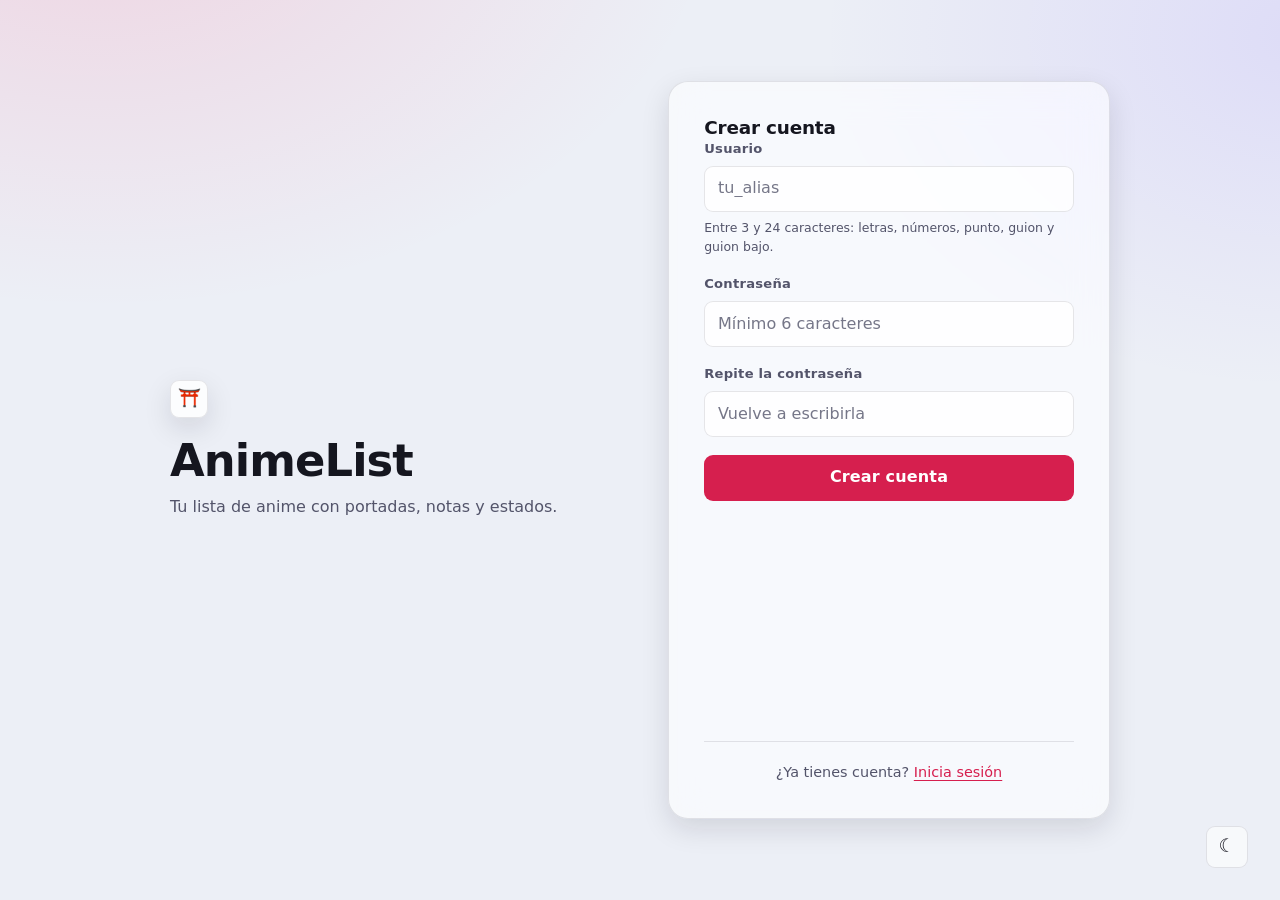
==== Frontend/index.html @ 5d44baa4 "AnimeList: gestor de lista de animes con Flask y frontend sin build Aplicacion web para llevar una l" ====
<!DOCTYPE html>
<html lang="es" data-theme="dark">
<head>
    <meta charset="UTF-8">
    <meta name="viewport" content="width=device-width, initial-scale=1.0">
    <meta name="description" content="Crea tu cuenta en AnimeList y Guarda tu lista de anime con portadas, notas y estados.">
    <meta name="theme-color" content="#0b0b12">
    <title>AnimeList · Crear cuenta</title>
    <link rel="icon" href="favicon.svg" type="image/svg+xml">
  <link rel="stylesheet" href="style.css">
    <script>
        // Se aplica el tema antes de pintar para evitar el parpadeo inicial.
        try {
            var saved = JSON.parse(localStorage.getItem('animelist_settings') || '{}').theme;
            document.documentElement.dataset.theme = saved ||
                (matchMedia('(prefers-color-scheme: light)').matches ? 'light' : 'dark');
        } catch (e) { /* tema por defecto */ }
    </script>
</head>
<body class="auth-page">
    <a href="#contenido" class="skip-link">Saltar al contenido principal</a>

    <main id="contenido" class="auth">
        <header class="auth__brand">
            <span class="brand__mark" aria-hidden="true">⛩️</span>
            <h1 class="auth__title">AnimeList</h1>
            <p class="auth__tagline">Tu lista de anime con portadas, notas y estados.</p>
        </header>

        <section class="panel auth__card">
            <h2 class="panel__title">Crear cuenta</h2>

            <form id="form-registro" class="form-stack" novalidate>
                <div class="field">
                    <label for="usuario">Usuario</label>
                    <input id="usuario" name="username" type="text" autocomplete="username"
                           minlength="3" maxlength="24" spellcheck="false"
                           placeholder="tu_alias" required>
                    <p class="field__hint">Entre 3 y 24 caracteres: letras, números, punto, guion y guion bajo.</p>
                </div>

                <div class="field">
                    <label for="password">Contraseña</label>
                    <input id="password" name="password" type="password" autocomplete="new-password"
                           minlength="6" placeholder="Mínimo 6 caracteres" required>
                </div>

                <div class="field">
                    <label for="password2">Repite la contraseña</label>
                    <input id="password2" name="password2" type="password" autocomplete="new-password"
                           minlength="6" placeholder="Vuelve a escribirla" required>
                </div>

                <button class="btn btn--primary btn--block" type="submit">Crear cuenta</button>
                <p class="form-status" id="register-status" role="alert" aria-live="polite"></p>
            </form>

            <p class="auth__alt">¿Ya tienes cuenta? <a href="login.html">Inicia sesión</a></p>
        </section>
    </main>

    <div class="theme-fab">
        <button id="btn-theme" class="icon-btn" type="button" aria-pressed="false">
            <span class="theme-icon" aria-hidden="true"></span>
            <span class="sr-only">Cambiar tema</span>
        </button>
    </div>

    <script type="module" src="app.js"></script>
</body>
</html>
---- Frontend/style.css ----
/* =============================================================
   AnimeList · tema glassmorphic claro/oscuro
   1. Tokens     2. Base y a11y      3. Botones y campos
   4. Cabecera   5. Panel y stats    6. Tarjetas
   7. Modales    8. Avisos           9. Responsive y movimiento
   ============================================================= */

/* ---------- 1. TOKENS ---------- */
:root {
    --bg: #0b0b12;
    --glow-1: rgba(255, 51, 102, .20);
    --glow-2: rgba(124, 92, 255, .18);
    --surface: rgba(255, 255, 255, .055);
    --surface-strong: rgba(255, 255, 255, .095);
    --surface-solid: #17171f;
    --border: rgba(255, 255, 255, .12);
    --border-strong: rgba(255, 255, 255, .24);
    --input-bg: rgba(8, 8, 14, .55);

    --text: #f2f2f7;
    --text-muted: #a4a4b6;
    --accent: #ff3366;
    --accent-hover: #ff5c85;
    --accent-ink: #ffffff;
    --accent-soft: rgba(255, 51, 102, .16);
    --alt: #7c5cff;
    --star: #ffd32a;
    --success: #2ed573;
    --danger: #ff5a5a;

    --status-pendiente: #4aa8ff;
    --status-viendo: #ffab2e;
    --status-completado: #2ed573;
    --status-abandonado: #8a8a9d;

    --radius-sm: 9px;
    --radius: 14px;
    --radius-lg: 20px;
    --radius-pill: 999px;
    --content-max: 1180px;

    --shadow-sm: 0 2px 8px rgba(0, 0, 0, .28);
    --shadow-md: 0 10px 30px rgba(0, 0, 0, .38);
    --shadow-lg: 0 22px 60px rgba(0, 0, 0, .5);
    --blur: blur(18px) saturate(150%);

    --transition: 180ms cubic-bezier(.4, 0, .2, 1);
    --font: 'Segoe UI', system-ui, -apple-system, 'Helvetica Neue', sans-serif;
}

[data-theme='light'] {
    --bg: #eceff6;
    --glow-1: rgba(255, 51, 102, .14);
    --glow-2: rgba(124, 92, 255, .13);
    --surface: rgba(255, 255, 255, .60);
    --surface-strong: rgba(255, 255, 255, .85);
    --surface-solid: #ffffff;
    --border: rgba(16, 18, 36, .10);
    --border-strong: rgba(16, 18, 36, .20);
    --input-bg: rgba(255, 255, 255, .78);

    --text: #15161f;
    --text-muted: #53546a;
    --accent: #d61f4e;
    --accent-hover: #b81740;
    --accent-soft: rgba(214, 31, 78, .10);
    --alt: #5b3ce0;
    --success: #12874a;
    --danger: #cc2b2b;

    --status-pendiente: #1668c4;
    --status-viendo: #a86300;
    --status-completado: #12874a;
    --status-abandonado: #5c5d70;

    --shadow-sm: 0 2px 8px rgba(16, 18, 36, .08);
    --shadow-md: 0 10px 28px rgba(16, 18, 36, .12);
    --shadow-lg: 0 22px 55px rgba(16, 18, 36, .16);
}

/* ---------- 2. BASE Y ACCESIBILIDAD ---------- */
*, *::before, *::after { box-sizing: border-box; }

* { margin: 0; }

/* El atributo `hidden` solo aplica `display: none` desde la hoja del navegador,
   y cualquier regla del autor con `display` lo pisa: `.empty-state`,
   `.badge` y `.btn` lo_declaran, así que "ocultar" no ocultaba nada.
   !important es el estandar (ver normalize.css) para que el atributo vuelva a
   mandar sobre cualquier `display` de autor. */
[hidden] { display: none !important; }

html { -webkit-text-size-adjust: 100%; }

body {
    min-height: 100vh;
    font-family: var(--font);
    font-size: 16px;
    line-height: 1.55;
    color: var(--text);
    background-color: var(--bg);
    background-image:
        radial-gradient(62rem 42rem at 8% -12%, var(--glow-1), transparent 62%),
        radial-gradient(52rem 38rem at 102% 4%, var(--glow-2), transparent 58%);
    background-attachment: fixed;
    background-repeat: no-repeat;
}

img { max-width: 100%; display: block; }
button, input, select, textarea { font: inherit; color: inherit; }
h1, h2, h3 { line-height: 1.2; text-wrap: balance; }

a { color: var(--accent); text-underline-offset: 3px; }
a:hover { color: var(--accent-hover); }

:focus-visible {
    outline: 2px solid var(--accent);
    outline-offset: 2px;
    border-radius: var(--radius-sm);
}

.sr-only {
    position: absolute;
    width: 1px; height: 1px;
    padding: 0; margin: -1px;
    overflow: hidden;
    clip-path: inset(50%);
    white-space: nowrap;
}

.skip-link {
    position: fixed;
    top: -100px; left: 1rem;
    z-index: 200;
    padding: .7rem 1.1rem;
    background: var(--accent);
    color: var(--accent-ink);
    border-radius: 0 0 var(--radius-sm) var(--radius-sm);
    text-decoration: none;
    font-weight: 600;
    transition: top var(--transition);
}

.skip-link:focus { top: 0; }

.app-shell {
    width: 100%;
    max-width: var(--content-max);
    margin-inline: auto;
    padding-inline: clamp(1rem, 4vw, 2rem);
}

/* ---------- 3. BOTONES Y CAMPOS ---------- */
.btn {
    --btn-bg: var(--surface-strong);
    --btn-ink: var(--text);
    display: inline-flex;
    align-items: center;
    justify-content: center;
    gap: .45rem;
    min-height: 44px;
    padding: .6rem 1.15rem;
    border: 1px solid var(--border);
    border-radius: var(--radius-sm);
    background: var(--btn-bg);
    color: var(--btn-ink);
    font-weight: 600;
    letter-spacing: .01em;
    cursor: pointer;
    transition: transform var(--transition), background-color var(--transition),
        border-color var(--transition), box-shadow var(--transition);
}

.btn:hover {
    transform: translateY(-2px);
    border-color: var(--border-strong);
    box-shadow: var(--shadow-sm);
}

.btn:active { transform: translateY(0); }

.btn--primary {
    --btn-bg: var(--accent);
    --btn-ink: var(--accent-ink);
    border-color: transparent;
}

.btn--primary:hover {
    --btn-bg: var(--accent-hover);
    box-shadow: 0 8px 22px var(--accent-soft);
}

.btn--danger { --btn-bg: var(--danger); --btn-ink: #fff; border-color: transparent; }

.btn--ghost { --btn-bg: transparent; }
.btn--ghost:hover { --btn-bg: var(--surface-strong); }
.btn--sm { min-height: 38px; padding: .35rem .8rem; font-size: .875rem; }
.btn--block { width: 100%; }

.btn[disabled], .btn[aria-busy='true'] {
    opacity: .6;
    cursor: progress;
    transform: none;
}

.icon-btn {
    display: inline-grid;
    place-items: center;
    width: 42px; height: 42px;
    border: 1px solid var(--border);
    border-radius: var(--radius-sm);
    background: var(--surface);
    color: var(--text);
    cursor: pointer;
    transition: background-color var(--transition), border-color var(--transition), transform var(--transition);
}

.icon-btn:hover {
    background: var(--surface-strong);
    border-color: var(--border-strong);
    transform: translateY(-2px);
}

/* El icono del tema se decide en CSS según el tema activo. */
.theme-icon::before { content: '☀'; font-size: 1.15rem; line-height: 1; }
[data-theme='light'] .theme-icon::before { content: '☾'; }

.theme-fab {
    position: fixed;
    right: clamp(1rem, 3vw, 2rem);
    bottom: clamp(1rem, 3vw, 2rem);
    z-index: 60;
}

input, select, textarea {
    width: 100%;
    min-height: 44px;
    padding: .6rem .8rem;
    border: 1px solid var(--border);
    border-radius: var(--radius-sm);
    background: var(--input-bg);
    color: var(--text);
    transition: border-color var(--transition), box-shadow var(--transition);
}

textarea { min-height: 84px; resize: vertical; line-height: 1.5; }

select {
    appearance: none;
    padding-right: 2.2rem;
    background-image: linear-gradient(45deg, transparent 50%, currentColor 50%),
        linear-gradient(135deg, currentColor 50%, transparent 50%);
    background-position: right 1.05rem center, right .75rem center;
    background-size: 5px 5px, 5px 5px;
    background-repeat: no-repeat;
}

input:focus, select:focus, textarea:focus {
    outline: none;
    border-color: var(--accent);
    box-shadow: 0 0 0 3px var(--accent-soft);
}

input::placeholder, textarea::placeholder { color: var(--text-muted); opacity: .8; }

.field { display: flex; flex-direction: column; gap: .4rem; min-width: 0; }
.field--grow { flex: 1 1 260px; }
.field--wide { grid-column: 1 / -1; }

label, .field__label {
    font-size: .82rem;
    font-weight: 600;
    color: var(--text-muted);
    letter-spacing: .02em;
}

.field__hint { font-size: .78rem; color: var(--text-muted); }

.form-stack { display: flex; flex-direction: column; gap: 1.1rem; }

.form-grid {
    display: grid;
    grid-template-columns: repeat(auto-fit, minmax(170px, 1fr));
    gap: 1rem;
    align-items: start;
}

.form-actions {
    display: flex;
    flex-wrap: wrap;
    align-items: center;
    gap: .75rem;
}

.form-status {
    flex: 1 1 200px;
    min-height: 1.4em;
    font-size: .9rem;
    font-weight: 600;
}

.form-status.is-error { color: var(--danger); }
.form-status.is-success { color: var(--success); }

.switch {
    display: inline-flex;
    align-items: center;
    gap: .45rem;
    font-size: .85rem;
    color: var(--text-muted);
    cursor: pointer;
    white-space: nowrap;
}

.switch input { width: 18px; height: 18px; min-height: 0; accent-color: var(--accent); cursor: pointer; }

/* ---------- 4. PÁGINAS DE ACCESO ---------- */
.auth-page { display: grid; place-items: center; padding: clamp(1.5rem, 5vw, 3rem) 1rem; }

.auth {
    display: grid;
    grid-template-columns: 1fr;
    gap: 2rem;
    align-items: center;
    width: 100%;
    max-width: 940px;
}

@media (min-width: 820px) {
    .auth { grid-template-columns: 1fr 1fr; gap: 3.5rem; }
}

.auth__brand { text-align: center; }

@media (min-width: 820px) {
    .auth__brand { text-align: left; }
}

.brand__mark {
    display: inline-grid;
    place-items: center;
    width: 62px; height: 62px;
    margin-bottom: 1rem;
    font-size: 1.9rem;
    border: 1px solid var(--border);
    border-radius: var(--radius-lg);
    background: var(--surface);
    backdrop-filter: var(--blur);
    box-shadow: var(--shadow-md);
}

.auth__title {
    font-size: clamp(2rem, 6vw, 2.8rem);
    letter-spacing: -.02em;
    margin-bottom: .5rem;
}

.auth__tagline { color: var(--text-muted); }

.panel {
    border: 1px solid var(--border);
    border-radius: var(--radius-lg);
    background: var(--surface);
    backdrop-filter: var(--blur);
    box-shadow: var(--shadow-md);
}

.auth__card { padding: clamp(1.5rem, 4vw, 2.2rem); }

.panel__title {
    font-size: 1.15rem;
    font-weight: 700;
    letter-spacing: -.01em;
}

.panel__head {
    display: flex;
    flex-wrap: wrap;
    gap: .75rem;
    align-items: center;
    justify-content: space-between;
    margin-bottom: 1.2rem;
}

.auth__alt {
    margin-top: 1.4rem;
    padding-top: 1.2rem;
    border-top: 1px solid var(--border);
    text-align: center;
    font-size: .9rem;
    color: var(--text-muted);
}

/* ---------- 5. CABECERA, STATS Y LISTA ---------- */
.app-header {
    position: sticky;
    top: 0;
    z-index: 50;
    border-bottom: 1px solid var(--border);
    background: var(--surface);
    backdrop-filter: var(--blur);
}

/* El banner va detrás del contenido pero DELANTE del fondo: por eso el header
   pierde su fondo opaco mientras hay banner, y el contenido sube a z-index 2.
   Tres niveles: banner (0) -> velo para legibilidad (1) -> barra (2). */
.app-header.has-banner {
    background: transparent;
    backdrop-filter: none;
}

.app-header__banner {
    position: absolute;
    inset: 0;
    width: 100%;
    height: 100%;
    object-fit: cover;
    object-position: center 28%;
    z-index: 0;
    pointer-events: none;
}

.app-header.has-banner::after {
    content: '';
    position: absolute;
    inset: 0;
    z-index: 1;
    background: linear-gradient(
        to right,
        color-mix(in srgb, var(--surface) 88%, transparent),
        color-mix(in srgb, var(--surface) 62%, transparent)
    );
}

.app-header__inner {
    position: relative;
    z-index: 2;
    display: flex;
    flex-wrap: wrap;
    gap: .75rem 1rem;
    align-items: center;
    justify-content: space-between;
    padding-block: .85rem;
}

.brand {
    display: inline-flex;
    align-items: center;
    gap: .55rem;
    color: var(--text);
    text-decoration: none;
    font-weight: 700;
    letter-spacing: -.01em;
}

.brand__mark {
    display: inline-grid;
    place-items: center;
    width: 38px; height: 38px;
    font-size: 1.15rem;
    border: 1px solid var(--border);
    border-radius: var(--radius-sm);
    background: var(--surface-strong);
}

.app-header__user { display: flex; align-items: center; gap: .6rem; min-width: 0; }
.app-header__greeting { font-size: .9rem; color: var(--text-muted); }
.app-header__greeting strong { color: var(--text); }

.app-header__actions { display: flex; align-items: center; gap: .5rem; }

.avatar {
    width: 36px; height: 36px;
    border-radius: 50%;
    border: 1px solid var(--border);
    object-fit: cover;
}

.avatar--placeholder {
    display: grid;
    place-items: center;
    font-weight: 700;
    color: var(--accent);
    background: var(--accent-soft);
}

.app-main {
    display: flex;
    flex-direction: column;
    gap: 2rem;
    padding-block: 1.8rem 4rem;
}

.stats {
    display: grid;
    grid-template-columns: repeat(auto-fit, minmax(140px, 1fr));
    gap: .85rem;
}

.stat {
    display: flex;
    flex-direction: column;
    gap: .15rem;
    padding: 1rem 1.15rem;
    border: 1px solid var(--border);
    border-radius: var(--radius);
    background: var(--surface);
    backdrop-filter: var(--blur);
}

.stat__value { font-size: 1.6rem; font-weight: 700; letter-spacing: -.02em; }
.stat__label { font-size: .8rem; color: var(--text-muted); }

.add-panel { padding: clamp(1.25rem, 3vw, 1.75rem); }

.field--cover { grid-row: span 3; align-self: start; }

.cover-preview {
    display: grid;
    place-items: center;
    width: 104px;
    aspect-ratio: 2 / 3;
    border: 1px dashed var(--border-strong);
    border-radius: var(--radius-sm);
    background: var(--input-bg);
    overflow: hidden;
}

.cover-preview img { width: 100%; height: 100%; object-fit: cover; }
.cover-preview__empty { font-size: 1.5rem; opacity: .55; }

.autocomplete {
    position: absolute;
    z-index: 30;
    width: 100%;
    max-height: 280px;
    overflow-y: auto;
    border: 1px solid var(--border-strong);
    border-radius: var(--radius-sm);
    background: var(--surface-solid);
    box-shadow: var(--shadow-lg);
}

.field--grow { position: relative; }

.autocomplete__item {
    display: flex;
    align-items: center;
    gap: .7rem;
    width: 100%;
    padding: .5rem .6rem;
    border: 0;
    border-bottom: 1px solid var(--border);
    background: transparent;
    text-align: left;
    cursor: pointer;
}

.autocomplete__item:last-child { border-bottom: 0; }
.autocomplete__item:hover, .autocomplete__item.is-active { background: var(--accent-soft); }
.autocomplete__item img { width: 34px; height: 48px; object-fit: cover; border-radius: 4px; }
.autocomplete__title { font-size: .9rem; font-weight: 600; }
.autocomplete__year { font-size: .78rem; color: var(--text-muted); }

.list-toolbar {
    display: flex;
    flex-wrap: wrap;
    gap: .85rem;
    align-items: center;
    justify-content: space-between;
    margin-bottom: .85rem;
}

.list-toolbar__controls { display: flex; flex-wrap: wrap; gap: .5rem; }
.input-search { min-width: 200px; }
.input-select { width: auto; min-width: 165px; }

.count {
    padding: .1rem .5rem;
    border-radius: var(--radius-pill);
    background: var(--accent-soft);
    color: var(--accent);
    font-size: .8rem;
    font-weight: 700;
}

.chips { display: flex; flex-wrap: wrap; gap: .45rem; margin-bottom: 1.2rem; }

.chip {
    min-height: 38px;
    padding: .35rem .85rem;
    border: 1px solid var(--border);
    border-radius: var(--radius-pill);
    background: var(--surface);
    color: var(--text-muted);
    font-size: .85rem;
    font-weight: 600;
    cursor: pointer;
    transition: all var(--transition);
}

.chip:hover { border-color: var(--border-strong); color: var(--text); }

.chip.is-active {
    border-color: transparent;
    background: var(--accent);
    color: var(--accent-ink);
}

/* ---------- 6. TARJETAS ---------- */
.cards {
    display: grid;
    grid-template-columns: repeat(auto-fill, minmax(200px, 1fr));
    gap: 1.1rem;
}

.card {
    display: flex;
    flex-direction: column;
    border: 1px solid var(--border);
    border-radius: var(--radius);
    background: var(--surface);
    backdrop-filter: var(--blur);
    box-shadow: var(--shadow-sm);
    overflow: hidden;
    transition: transform var(--transition), box-shadow var(--transition), border-color var(--transition);
}

.card:hover {
    transform: translateY(-4px);
    border-color: var(--border-strong);
    box-shadow: var(--shadow-md);
}

.card__cover {
    position: relative;
    aspect-ratio: 2 / 3;
    background: linear-gradient(150deg, var(--surface-strong), var(--input-bg));
}

.card__cover img { width: 100%; height: 100%; object-fit: cover; }

.card__cover--empty {
    display: grid;
    place-items: center;
    font-size: 2.4rem;
    font-weight: 800;
    color: var(--text-muted);
    opacity: .5;
}

.card__cover::after {
    content: '';
    position: absolute;
    inset: 40% 0 0;
    background: linear-gradient(to top, rgba(0, 0, 0, .55), transparent);
    pointer-events: none;
}

.badge {
    display: inline-flex;
    align-items: center;
    gap: .3rem;
    padding: .2rem .6rem;
    border-radius: var(--radius-pill);
    font-size: .72rem;
    font-weight: 700;
    letter-spacing: .02em;
    background: var(--surface-strong);
    border: 1px solid var(--border);
    backdrop-filter: var(--blur);
}

.badge--Pendiente { color: var(--status-pendiente); border-color: currentColor; }
.badge--Viendo { color: var(--status-viendo); border-color: currentColor; }
.badge--Completado { color: var(--status-completado); border-color: currentColor; }
.badge--Abandonado { color: var(--status-abandonado); border-color: currentColor; }

.badge--cover {
    position: absolute;
    top: .5rem;
    left: .5rem;
    z-index: 1;
    background: rgba(8, 8, 14, .72);
}

.badge--offline { color: var(--status-viendo); border-color: currentColor; }
.badge--pending { color: var(--accent); border-color: currentColor; }

.card__body { display: flex; flex-direction: column; gap: .3rem; padding: .85rem .9rem .5rem; flex: 1; }

/* Insignias de "toda la historia" de AniList. El numero va en `accent` porque
   es el dato protagonista; la etiqueta se acorta en pantallas estrechas. */
.rank-list {
    display: flex;
    flex-wrap: wrap;
    gap: .3rem;
    margin: .1rem 0 .25rem;
}

.rank-badge {
    display: inline-flex;
    align-items: center;
    gap: .3rem;
    padding: .12rem .45rem;
    border: 1px solid var(--border-strong);
    border-radius: 999px;
    background: var(--surface-strong);
    font-size: .68rem;
    line-height: 1.5;
    color: var(--text-muted);
    cursor: help;
}

.rank-badge__num {
    font-weight: 800;
    color: var(--accent);
    font-variant-numeric: tabular-nums;
}

.rank-badge__label { white-space: nowrap; }

.rank-note {
    font-size: .68rem;
    color: var(--text-muted);
}

/* ---------- Vista previa dentro del dialogo de perfil ---------- */
.profile-row {
    display: grid;
    grid-template-columns: 1fr auto;
    grid-template-areas: 'preview remove' 'preview label' 'preview hint';
    align-items: center;
    gap: .2rem .7rem;
    padding-bottom: .8rem;
    border-bottom: 1px solid var(--border);
}

.profile-row:last-of-type { border-bottom: none; padding-bottom: 0; }

.profile-row__preview {
    grid-area: preview;
    display: grid;
    place-items: center;
    overflow: hidden;
    border: 1px solid var(--border-strong);
    background: var(--surface-strong);
}

.profile-row__preview--banner {
    width: 168px;
    height: 46px;
    border-radius: var(--radius-sm);
}

.profile-row__preview--avatar {
    width: 56px;
    height: 56px;
    border-radius: 50%;
}

.profile-row__preview img { width: 100%; height: 100%; object-fit: cover; }

.profile-row__empty { font-size: 1.2rem; opacity: .55; }

.profile-row .file-btn { grid-area: label; justify-self: start; }

.profile-row__hint { grid-area: hint; font-size: .74rem; color: var(--text-muted); }

.profile-row__pending { color: var(--accent); font-weight: 600; }

.profile-row .btn--sm { grid-area: remove; }

.file-btn {
    display: inline-block;
    padding: .3rem .7rem;
    border: 1px solid var(--border-strong);
    border-radius: var(--radius-sm);
    background: var(--surface-strong);
    font-size: .82rem;
    cursor: pointer;
}

.file-btn:hover { background: var(--accent-soft); border-color: var(--accent); }

.card__title {
    font-size: .98rem;
    font-weight: 700;
    line-height: 1.3;
    display: -webkit-box;
    -webkit-line-clamp: 2;
    -webkit-box-orient: vertical;
    overflow: hidden;
}

.card__meta { font-size: .76rem; color: var(--text-muted); }

.card__synopsis {
    font-size: .82rem;
    color: var(--text-muted);
    display: -webkit-box;
    -webkit-line-clamp: 3;
    -webkit-box-orient: vertical;
    overflow: hidden;
}

.card__genres { display: flex; flex-wrap: wrap; gap: .3rem; margin-top: .15rem; }

.tag {
    padding: .12rem .5rem;
    border-radius: var(--radius-pill);
    background: var(--surface-strong);
    border: 1px solid var(--border);
    font-size: .7rem;
    color: var(--text-muted);
}

.card__foot {
    display: flex;
    align-items: center;
    justify-content: space-between;
    gap: .5rem;
    padding: .6rem .9rem .85rem;
    border-top: 1px solid var(--border);
}

.rating {
    display: inline-flex;
    align-items: baseline;
    gap: .25rem;
    font-weight: 700;
    color: var(--star);
    font-size: 1.05rem;
}

.rating__suffix { font-size: .68rem; font-weight: 600; color: var(--text-muted); }

.card__actions { display: flex; gap: .35rem; }

.card__actions .icon-btn { width: 38px; height: 38px; font-size: .95rem; }
.card__actions .icon-btn:hover { background: var(--accent-soft); }
.icon-btn--danger:hover { color: var(--danger); border-color: var(--danger); }

.card__link {
    display: inline-block;
    margin-top: .35rem;
    font-size: .74rem;
    color: var(--text-muted);
}

/* Modo edición dentro de la tarjeta */
.card--editing { border-color: var(--accent); }

.card-edit {
    display: flex;
    flex-direction: column;
    gap: .6rem;
    padding: .9rem;
    border-top: 1px solid var(--border);
}

.card-edit__row { display: grid; grid-template-columns: 1fr 1fr; gap: .5rem; }
.card-edit__actions { display: flex; gap: .45rem; justify-content: flex-end; }

/* ---------- ESTADOS VACÍOS Y CARGA ---------- */
.empty-state {
    display: flex;
    flex-direction: column;
    align-items: center;
    gap: .35rem;
    padding: 3rem 1rem;
    border: 1px dashed var(--border-strong);
    border-radius: var(--radius-lg);
    text-align: center;
}

.empty-state__icon { font-size: 2.2rem; opacity: .7; }
.empty-state__title { font-weight: 700; }
.empty-state__text { color: var(--text-muted); font-size: .9rem; }

.skeleton {
    border-radius: var(--radius);
    background: linear-gradient(100deg, var(--surface) 30%, var(--surface-strong) 50%, var(--surface) 70%);
    background-size: 220% 100%;
    animation: shimmer 1.3s linear infinite;
}

.skeleton--card { aspect-ratio: 2 / 3.55; border: 1px solid var(--border); }

@keyframes shimmer {
    from { background-position: 140% 0; }
    to { background-position: -40% 0; }
}

/* ---------- 7. MODALES ---------- */
.modal {
    width: min(760px, calc(100vw - 2rem));
    max-height: min(86vh, 780px);
    padding: 0;
    border: 1px solid var(--border-strong);
    border-radius: var(--radius-lg);
    background: var(--surface-strong);
    backdrop-filter: var(--blur);
    color: var(--text);
    box-shadow: var(--shadow-lg);
    overflow: hidden;
}

.modal::backdrop {
    background: rgba(4, 4, 10, .62);
    backdrop-filter: blur(3px);
}

.modal[open] { animation: modal-in 200ms cubic-bezier(.2, .8, .3, 1); }

@keyframes modal-in {
    from { opacity: 0; transform: translateY(14px) scale(.985); }
    to { opacity: 1; transform: none; }
}

.modal--confirm { width: min(420px, calc(100vw - 2rem)); }

.modal__panel { padding: 1.5rem; display: flex; flex-direction: column; gap: .8rem; }
.modal__title { font-size: 1.1rem; font-weight: 700; }
.modal__text { color: var(--text-muted); }
.modal__actions { display: flex; justify-content: flex-end; gap: .55rem; margin-top: .4rem; }

.modal__head {
    display: flex;
    align-items: center;
    justify-content: space-between;
    gap: 1rem;
    padding: 1.1rem 1.25rem;
    border-bottom: 1px solid var(--border);
}

.modal__search {
    display: flex;
    flex-wrap: wrap;
    gap: .75rem;
    align-items: center;
    padding: 1rem 1.25rem .4rem;
}

.modal__search input { flex: 1 1 240px; }

.modal__status {
    min-height: 1.3em;
    padding: .35rem 1.25rem;
    font-size: .85rem;
    color: var(--text-muted);
}

.modal__status.is-error { color: var(--danger); }

.search-results {
    display: grid;
    grid-template-columns: repeat(auto-fill, minmax(150px, 1fr));
    gap: .8rem;
    padding: .8rem 1.25rem 1.25rem;
    overflow-y: auto;
    max-height: 58vh;
}

.search-tile {
    display: flex;
    flex-direction: column;
    gap: .35rem;
    padding: .45rem;
    border: 1px solid var(--border);
    border-radius: var(--radius);
    background: var(--surface);
    text-align: left;
    cursor: pointer;
    transition: border-color var(--transition), transform var(--transition), background-color var(--transition);
}

.search-tile:hover, .search-tile.is-active {
    border-color: var(--accent);
    background: var(--accent-soft);
    transform: translateY(-2px);
}

.search-tile img {
    width: 100%;
    aspect-ratio: 2 / 3;
    object-fit: cover;
    border-radius: var(--radius-sm);
    background: var(--input-bg);
}

.search-tile__title {
    font-size: .82rem;
    font-weight: 600;
    line-height: 1.3;
    display: -webkit-box;
    -webkit-line-clamp: 2;
    -webkit-box-orient: vertical;
    overflow: hidden;
}

.search-tile__meta { font-size: .72rem; color: var(--text-muted); }

/* Dentro de la ficha de resultados las insignias van apretadas y solo se ve el
   numero con la etiqueta completa al pasar el raton: las fichas son pequenas. */
.rank-list--tile {
    gap: .22rem;
    margin: 0;
}

.rank-list--tile .rank-badge { padding: .1rem .35rem; font-size: .64rem; }

@media (max-width: 560px) {
    .rank-badge__label {
        position: absolute;
        width: 1px;
        height: 1px;
        padding: 0;
        margin: -1px;
        overflow: hidden;
        clip-path: inset(50%);
        white-space: nowrap;
    }

    .rank-list--tile .rank-badge__label { position: static; width: auto; height: auto; margin: 0; overflow: visible; clip-path: none; }
}

.modal__foot {
    display: flex;
    flex-wrap: wrap;
    gap: .75rem;
    align-items: center;
    justify-content: space-between;
    padding: .85rem 1.25rem;
    border-top: 1px solid var(--border);
}

.modal__hint { font-size: .76rem; color: var(--text-muted); }

/* ---------- 8. AVISOS ---------- */
.toasts {
    position: fixed;
    right: clamp(1rem, 3vw, 2rem);
    bottom: clamp(1rem, 3vw, 2rem);
    z-index: 120;
    display: flex;
    flex-direction: column;
    gap: .55rem;
    max-width: min(380px, calc(100vw - 2rem));
}

.toast {
    display: flex;
    align-items: center;
    gap: .75rem;
    padding: .75rem .9rem;
    border: 1px solid var(--border-strong);
    border-left: 3px solid var(--accent);
    border-radius: var(--radius-sm);
    background: var(--surface-strong);
    backdrop-filter: var(--blur);
    box-shadow: var(--shadow-md);
    font-size: .88rem;
    animation: toast-in 200ms cubic-bezier(.2, .8, .3, 1);
}

.toast--success { border-left-color: var(--success); }
.toast--error { border-left-color: var(--danger); }
.toast__text { flex: 1; }

.toast__action {
    min-height: 32px;
    padding: .2rem .6rem;
    border: 1px solid var(--border);
    border-radius: 6px;
    background: transparent;
    color: var(--accent);
    font-size: .8rem;
    font-weight: 700;
    cursor: pointer;
}

.toast__action:hover { background: var(--accent-soft); }

.toast.is-leaving { animation: toast-out 200ms ease forwards; }

@keyframes toast-in {
    from { opacity: 0; transform: translateY(12px); }
    to { opacity: 1; transform: none; }
}

@keyframes toast-out {
    to { opacity: 0; transform: translateX(20px); }
}

/* ---------- 9. RESPONSIVE Y MOVIMIENTO ---------- */
@media (max-width: 640px) {
    .app-header__greeting { display: none; }
    .cards { grid-template-columns: repeat(auto-fill, minmax(148px, 1fr)); }
    .field--cover { grid-row: auto; }
    .form-grid { grid-template-columns: 1fr; }
    .search-results { grid-template-columns: repeat(auto-fill, minmax(126px, 1fr)); }
    .toasts { left: clamp(1rem, 3vw, 2rem); max-width: none; }
}

@media (prefers-reduced-motion: reduce) {
    *, *::before, *::after {
        animation-duration: .001ms !important;
        animation-iteration-count: 1 !important;
        transition-duration: .001ms !important;
        scroll-behavior: auto !important;
    }

    .btn:hover, .icon-btn:hover, .card:hover, .search-tile:hover { transform: none; }
}

@media (prefers-contrast: more) {
    :root { --border: rgba(255, 255, 255, .35); --text-muted: #d6d6e2; }
    [data-theme='light'] { --border: rgba(16, 18, 36, .35); --text-muted: #2c2d3d; }
}
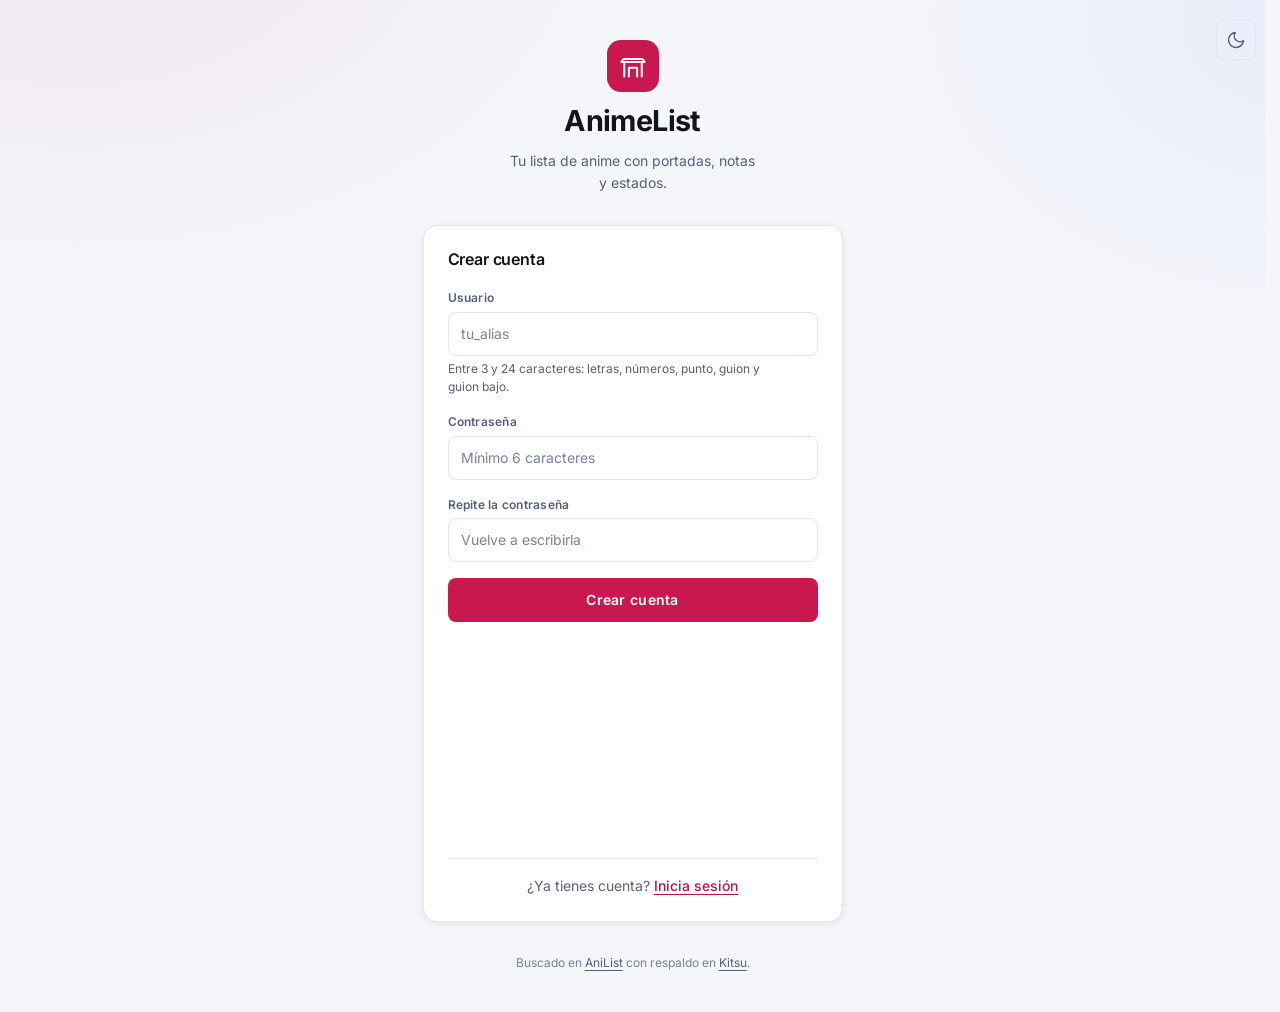
==== commit 6016da24: "Fondo de pagina, iconos SVG y tests Reorganiza el frontend y arregla el cambio de imagen de perfil. " ====
--- a/Frontend/index.html
+++ b/Frontend/index.html
@@ -3,31 +3,43 @@
 <head>
     <meta charset="UTF-8">
     <meta name="viewport" content="width=device-width, initial-scale=1.0">
-    <meta name="description" content="Crea tu cuenta en AnimeList y Guarda tu lista de anime con portadas, notas y estados.">
-    <meta name="theme-color" content="#0b0b12">
+    <meta name="description" content="Crea tu cuenta en AnimeList y guarda tu lista de anime con portadas, notas y estados.">
+    <meta name="theme-color" content="#0a0b10">
     <title>AnimeList · Crear cuenta</title>
     <link rel="icon" href="favicon.svg" type="image/svg+xml">
-  <link rel="stylesheet" href="style.css">
+    <link rel="preload" href="fonts/inter-var.woff2" as="font" type="font/woff2" crossorigin>
+    <link rel="stylesheet" href="css/tokens.css">
+    <link rel="stylesheet" href="css/base.css">
+    <link rel="stylesheet" href="css/components.css">
+    <link rel="stylesheet" href="css/auth.css">
     <script>
-        // Se aplica el tema antes de pintar para evitar el parpadeo inicial.
+        // El tema se aplica antes de pintar para que no haya parpadeo. Va
+        // en linea a proposito: un modulo bloquearia el primer dibujado.
         try {
             var saved = JSON.parse(localStorage.getItem('animelist_settings') || '{}').theme;
             document.documentElement.dataset.theme = saved ||
                 (matchMedia('(prefers-color-scheme: light)').matches ? 'light' : 'dark');
-        } catch (e) { /* tema por defecto */ }
+        } catch (e) { /* se queda el tema por defecto */ }
     </script>
 </head>
 <body class="auth-page">
     <a href="#contenido" class="skip-link">Saltar al contenido principal</a>
 
+    <div class="theme-fab">
+        <button id="btn-theme" class="icon-btn" type="button" aria-pressed="false">
+            <i data-icon="sun" aria-hidden="true"></i>
+            <span class="sr-only">Cambiar tema</span>
+        </button>
+    </div>
+
     <main id="contenido" class="auth">
         <header class="auth__brand">
-            <span class="brand__mark" aria-hidden="true">⛩️</span>
+            <span class="brand__mark" aria-hidden="true"><i data-icon="torii"></i></span>
             <h1 class="auth__title">AnimeList</h1>
             <p class="auth__tagline">Tu lista de anime con portadas, notas y estados.</p>
         </header>
 
-        <section class="panel auth__card">
+        <section class="panel panel--pad auth__card">
             <h2 class="panel__title">Crear cuenta</h2>
 
             <form id="form-registro" class="form-stack" novalidate>
@@ -57,14 +69,12 @@
 
             <p class="auth__alt">¿Ya tienes cuenta? <a href="login.html">Inicia sesión</a></p>
         </section>
+
+        <p class="auth__foot">
+            Buscado en <a href="https://anilist.co" target="_blank" rel="noopener noreferrer">AniList</a>
+            con respaldo en <a href="https://kitsu.io" target="_blank" rel="noopener noreferrer">Kitsu</a>.
+        </p>
     </main>
-
-    <div class="theme-fab">
-        <button id="btn-theme" class="icon-btn" type="button" aria-pressed="false">
-            <span class="theme-icon" aria-hidden="true"></span>
-            <span class="sr-only">Cambiar tema</span>
-        </button>
-    </div>
 
     <script type="module" src="app.js"></script>
 </body>
--- a/Frontend/css/tokens.css
+++ b/Frontend/css/tokens.css
@@ -0,0 +1,225 @@
+/* =============================================================
+   AnimeList · tokens de diseño
+   Único sitio donde vive la paleta, la escala y el movimiento.
+   Los dos temas están calibrados a mano: el claro no es un
+   intercambio de alfa del oscuro, porque así salía lavado.
+   ============================================================= */
+
+/* ---------- Tipografía ---------- */
+/* Escala modular con dos peldaños fluidos para la cabecera de las
+   páginas. Los tamaños fijos se evitan en `html` y `body` para que el
+   zoom del navegador no separe el diseño de su medida. */
+@font-face {
+    font-family: 'InterVar';
+    /* Subconjunto latino variable, pesos 100-900 en un solo fichero. */
+    src: url('../fonts/inter-var.woff2') format('woff2-variations'),
+        url('../fonts/inter-var.woff2') format('woff2');
+    font-weight: 100 900;
+    font-style: normal;
+    font-display: swap;
+    /* Solo se aplica al rango latino: evita descargar el fichero para
+       los caracteres que el navegador puede resolver con otra fuente. */
+    unicode-range: U+0000-00FF, U+0131, U+0152-0153, U+02BB-02BC, U+02C6,
+        U+02DA, U+02DC, U+0304, U+0308, U+0329, U+2000-206F, U+2074, U+20AC,
+        U+2122, U+2191, U+2193, U+2212, U+2215, U+FEFF, U+FFFD;
+}
+
+:root {
+    --font-sans: 'InterVar', system-ui, -apple-system, 'Segoe UI', sans-serif;
+
+    --text-2xs: .6875rem;   /* 11px · metadatos de insignia */
+    --text-xs: .75rem;      /* 12px · etiquetas y contadores */
+    --text-sm: .8125rem;    /* 13px · pie de tarjeta, texto de apoyo */
+    --text-base: .875rem;   /* 14px · cuerpo de la interfaz densa */
+    --text-md: .9375rem;    /* 15px · cuerpo de lectura */
+    --text-lg: 1rem;        /* 16px · títulos de bloque */
+    --text-xl: clamp(1.15rem, .3vw + 1.05rem, 1.3rem);
+    --text-2xl: clamp(1.45rem, 1vw + 1.2rem, 1.8rem);
+    --text-3xl: clamp(1.9rem, 3vw + 1.15rem, 2.75rem);
+    --text-4xl: clamp(2.4rem, 5.5vw + 1.1rem, 4rem);
+    --text-5xl: clamp(2.6rem, 7vw + 1rem, 5rem);
+
+    /* Peso yTracking en escala, para no repetir números sueltos. */
+    --weight-regular: 400;
+    --weight-medium: 500;
+    --weight-semibold: 600;
+    --weight-bold: 700;
+
+    --tracking-tight: -.02em;
+    --tracking-snug: -.01em;
+    --tracking-wide: .02em;
+
+    /* ---------- Espaciado (base 4px) ---------- */
+    --space-1: .25rem;
+    --space-2: .5rem;
+    --space-3: .75rem;
+    --space-4: 1rem;
+    --space-5: 1.25rem;
+    --space-6: 1.5rem;
+    --space-7: 1.75rem;
+    --space-8: 2rem;
+    --space-10: 2.5rem;
+    --space-12: 3rem;
+    --space-16: 4rem;
+    --space-20: 5rem;
+
+    /* ---------- Radios ---------- */
+    --radius-xs: 6px;
+    --radius-sm: 8px;
+    --radius-md: 10px;
+    --radius-lg: 14px;
+    --radius-xl: 20px;
+    --radius-2xl: 28px;
+    --radius-pill: 999px;
+
+    /* ---------- Medidas ---------- */
+    --content-max: 1220px;
+    --content-narrow: 560px;
+    --reading-max: 68ch;
+    --header-height: 64px;
+
+    /* ---------- Movimiento ---------- */
+    --ease: cubic-bezier(.4, 0, .2, 1);
+    --ease-out: cubic-bezier(.2, .8, .3, 1);
+    /* `--dur-1`/`--dur-2` son los peldaños cortos que usan las transiciones
+       de color y sombra; `--dur` a secas se reserva para movimientos. */
+    --dur-1: 140ms;
+    --dur-2: 220ms;
+    --dur-fast: 110ms;
+    --dur: 180ms;
+    --dur-slow: 320ms;
+
+    /* ---------- Z ---------- */
+    --z-header: 50;
+    --z-popover: 70;
+    --z-modal: 90;
+    --z-toast: 120;
+    --z-skip: 200;
+
+    /* ---------- Estado de los animes ---------- */
+    /* Los cuatro nombres vienen del backend; el modificador de CSS es
+       `.badge--<status>`, así que estos tokens son el unico sitio donde
+       se decide el color de cada estado. */
+    --status-pendiente: #5aa9ff;
+    --status-viendo: #ffb84d;
+    --status-completado: #35d07f;
+    --status-abandonado: #7b8194;
+
+    --star: #ffc53d;
+
+    /* ---------- Acento ---------- */
+    /* El acento va en dos tonos para los degradados de la portada. */
+    --accent-2: #7c8cff;
+    /* Fondo translúcido del acento, para iconos sobre superficie neutra. */
+    --accent-subtle: var(--accent-soft);
+    /* Halo del color de marca para fondos. */
+    --accent-glow: var(--glow-1);
+    /* Vidrio de la cabecera. Hereda de la superficie flotante para que el
+       tema claro y el oscuro salgan del mismo sitio. */
+    --glass-bg: var(--float-bg);
+}
+
+/* =============================================================
+   Tema oscuro (por defecto)
+   ============================================================= */
+:root,
+[data-theme='dark'] {
+    color-scheme: dark;
+
+    --bg: #0a0b10;
+    --surface-1: #14161f;
+    --surface-2: #1c1f2a;
+    --surface-3: #262a38;
+    --input-bg: #101219;
+
+    --text: #eceef5;
+    --text-muted: #99a0b3;
+    --text-subtle: #6a7183;
+
+    --border: #262a36;
+    --border-strong: #39404f;
+
+    /* El rosa de marca sobre fondo oscuro necesita tinta oscura encima:
+       el blanco solo daba 2.6:1. */
+    --accent: #ff4d7d;
+    --accent-hover: #ff6b93;
+    --accent-ink: #2a0012;
+    --accent-soft: rgba(255, 77, 125, .14);
+
+    --success: #35d07f;
+    --danger: #ff6369;
+    --warning: #ffb84d;
+
+    --shadow-xs: 0 1px 2px rgba(0, 0, 0, .3);
+    --shadow-sm: 0 2px 8px rgba(0, 0, 0, .34);
+    --shadow-md: 0 10px 28px rgba(0, 0, 0, .42);
+    --shadow-lg: 0 24px 64px rgba(0, 0, 0, .58);
+    --shadow-xl: 0 40px 100px rgba(0, 0, 0, .62);
+
+    /* Fondo de las superficies translucidas (cabecera, modales, avisos).
+       El alto alfa es lo que hace que el desenfoque se lea como cristal. */
+    --float-bg: rgba(18, 20, 28, .74);
+    --float-border: rgba(255, 255, 255, .09);
+    --blur: saturate(160%) blur(20px);
+
+    /* Halos de fondo. Dos, muy apagados: dan profundidad sin convertirse
+       en el protagonista de la pagina. */
+    --glow-1: rgba(255, 77, 125, .10);
+    --glow-2: rgba(92, 118, 255, .10);
+}
+
+/* =============================================================
+   Tema claro
+   ============================================================= */
+[data-theme='light'] {
+    color-scheme: light;
+
+    --bg: #f4f6fa;
+    --surface-1: #ffffff;
+    --surface-2: #ffffff;
+    --surface-3: #f0f3f8;
+    --input-bg: #ffffff;
+
+    --text: #12141c;
+    --text-muted: #576079;
+    --text-subtle: #7a8298;
+
+    --border: #e3e7ef;
+    --border-strong: #c9cfdd;
+
+    /* Sobre blanco, `--accent` se oscurece para llegar a AA con texto
+       blanco encima; el rosa de marca vive en `--accent-ink-text`
+       para los casos donde el acento va como texto. */
+    --accent: #c9184f;
+    --accent-hover: #a71341;
+    --accent-ink: #ffffff;
+    --accent-soft: rgba(201, 24, 79, .09);
+    --accent-text: #b81547;
+
+    --success: #0d7a41;
+    --danger: #cc2634;
+    --warning: #8a5a00;
+
+    --shadow-xs: 0 1px 2px rgba(16, 18, 36, .05);
+    --shadow-sm: 0 2px 8px rgba(16, 18, 36, .07);
+    --shadow-md: 0 10px 30px rgba(16, 18, 36, .11);
+    --shadow-lg: 0 24px 56px rgba(16, 18, 36, .14);
+    --shadow-xl: 0 40px 90px rgba(16, 18, 36, .18);
+
+    --float-bg: rgba(255, 255, 255, .78);
+    --float-border: rgba(16, 18, 36, .09);
+    --blur: saturate(180%) blur(20px);
+
+    --glow-1: rgba(201, 24, 79, .07);
+    --glow-2: rgba(92, 118, 255, .07);
+
+    --status-pendiente: #0b62c4;
+    --status-viendo: #8f5600;
+    --status-completado: #0c7a42;
+    --status-abandonado: #5b6070;
+}
+
+/* En modo oscuro el texto de acento no necesita token propio. */
+[data-theme='dark'] {
+    --accent-text: var(--accent);
+}
--- a/Frontend/css/base.css
+++ b/Frontend/css/base.css
@@ -0,0 +1,399 @@
+/* =============================================================
+   AnimeList · base
+   Reinicio, tipografía, accesibilidad y primitivas de formulario.
+   ============================================================= */
+
+*, *::before, *::after { box-sizing: border-box; }
+
+* { margin: 0; }
+
+/* El atributo `hidden` solo aplica `display: none` desde la hoja del
+   navegador, y cualquier regla del autor con `display` lo pisa.
+   `!important` es lo que devuelve el atributo el mando. */
+[hidden] { display: none !important; }
+
+html {
+    -webkit-text-size-adjust: 100%;
+    scroll-behavior: smooth;
+    /* Reserva el hueco de la barra de scroll para que el ancho del
+       contenido no salte al aparecer o desaparecer en paginas largas. */
+    scrollbar-gutter: stable;
+}
+
+body {
+    min-height: 100vh;
+    font-family: var(--font-sans);
+    /* 16px en `html`, cuerpo algo menor: el panel es denso y a 16px
+       todo se siente enorme. El zoom del navegador sigue mandando. */
+    font-size: var(--text-md);
+    line-height: 1.55;
+    font-feature-settings: 'cv11' 1, 'ss01' 1;
+    -webkit-font-smoothing: antialiased;
+    -moz-osx-font-smoothing: grayscale;
+    color: var(--text);
+    background-color: var(--bg);
+    background-image:
+        radial-gradient(60rem 40rem at 6% -10%, var(--glow-1), transparent 60%),
+        radial-gradient(50rem 36rem at 104% 2%, var(--glow-2), transparent 58%);
+    background-attachment: fixed;
+    background-repeat: no-repeat;
+}
+
+img, svg, video { display: block; max-width: 100%; }
+
+button, input, select, textarea { font: inherit; color: inherit; }
+
+h1, h2, h3, h4 {
+    line-height: 1.18;
+    letter-spacing: var(--tracking-tight);
+    text-wrap: balance;
+}
+
+p { text-wrap: pretty; }
+
+a { color: var(--accent-text); text-underline-offset: 3px; }
+a:hover { color: var(--accent-hover); }
+
+/* ---------- Foco ---------- */
+:focus-visible {
+    outline: 2px solid var(--accent);
+    outline-offset: 2px;
+    border-radius: var(--radius-xs);
+}
+
+/* Teclado, no raton: el anillo aparece al tabular, no al pinchar. */
+:focus:not(:focus-visible) { outline: none; }
+
+/* ---------- Utilidades de accesibilidad ---------- */
+.sr-only {
+    position: absolute;
+    width: 1px; height: 1px;
+    padding: 0; margin: -1px;
+    overflow: hidden;
+    clip-path: inset(50%);
+    white-space: nowrap;
+}
+
+.skip-link {
+    position: fixed;
+    top: -100px;
+    left: var(--space-4);
+    z-index: var(--z-skip);
+    padding: var(--space-3) var(--space-5);
+    background: var(--accent);
+    color: var(--accent-ink);
+    border-radius: 0 0 var(--radius-sm) var(--radius-sm);
+    text-decoration: none;
+    font-weight: var(--weight-semibold);
+    transition: top var(--dur) var(--ease);
+}
+
+.skip-link:focus { top: 0; color: var(--accent-ink); }
+
+/* ---------- Contenedor ---------- */
+.app-shell {
+    width: 100%;
+    max-width: var(--content-max);
+    margin-inline: auto;
+    padding-inline: clamp(var(--space-4), 4vw, var(--space-8));
+}
+
+.app-shell--narrow { max-width: var(--content-narrow); }
+
+/* =============================================================
+   Transicion de tema
+
+   Poner una `transition` permanente sobre `body` haria que TODO
+   (cada hover, cada foco) se moviese al aplicar el tema. En su lugar
+   se marca `html` durante el cambio y solo entonces se transiciona.
+   ============================================================= */
+.is-theme-switching,
+.is-theme-switching body,
+.is-theme-switching .panel,
+.is-theme-switching .card,
+.is-theme-switching .stat,
+.is-theme-switching .btn,
+.is-theme-switching .icon-btn,
+.is-theme-switching .chip,
+.is-theme-switching .input,
+.is-theme-switching .modal,
+.is-theme-switching .toast,
+.is-theme-switching .dropdown {
+    transition:
+        background-color var(--dur-slow) var(--ease),
+        border-color var(--dur-slow) var(--ease),
+        color var(--dur-slow) var(--ease),
+        box-shadow var(--dur-slow) var(--ease) !important;
+}
+
+/* =============================================================
+   Iconos
+   `currentColor` en los trazos: un solo SVG vale para cualquier color
+   de texto y cualquier estado.
+   ============================================================= */
+.icon {
+    flex: none;
+    width: 20px;
+    height: 20px;
+    fill: none;
+    stroke: currentColor;
+    stroke-width: 1.75;
+    stroke-linecap: round;
+    stroke-linejoin: round;
+}
+
+.icon--sm { width: 16px; height: 16px; stroke-width: 2; }
+.icon--lg { width: 24px; height: 24px; }
+.icon--xl { width: 32px; height: 32px; stroke-width: 1.5; }
+
+/* =============================================================
+   Botones
+   ============================================================= */
+.btn {
+    --btn-bg: var(--surface-2);
+    --btn-ink: var(--text);
+    display: inline-flex;
+    align-items: center;
+    justify-content: center;
+    gap: var(--space-2);
+    min-height: 44px;
+    padding: var(--space-2) var(--space-4);
+    border: 1px solid var(--border);
+    border-radius: var(--radius-sm);
+    background: var(--btn-bg);
+    color: var(--btn-ink);
+    font-size: var(--text-base);
+    font-weight: var(--weight-semibold);
+    letter-spacing: var(--tracking-wide);
+    white-space: nowrap;
+    cursor: pointer;
+    transition:
+        background-color var(--dur) var(--ease),
+        border-color var(--dur) var(--ease),
+        color var(--dur) var(--ease),
+        box-shadow var(--dur) var(--ease),
+        transform var(--dur-fast) var(--ease);
+}
+
+.btn:hover {
+    background: var(--surface-3);
+    border-color: var(--border-strong);
+}
+
+/* Un desplazamiento de 1px da respuesta sin que el boton parezca flotante. */
+.btn:active { transform: translateY(1px); }
+
+.btn--primary {
+    --btn-bg: var(--accent);
+    --btn-ink: var(--accent-ink);
+    border-color: transparent;
+}
+
+.btn--primary:hover { --btn-bg: var(--accent-hover); }
+
+.btn--danger { --btn-bg: var(--danger); --btn-ink: #fff; border-color: transparent; }
+[data-theme='light'] .btn--danger { --btn-ink: #fff; }
+.btn--danger:hover { filter: brightness(1.08); }
+
+.btn--ghost { --btn-bg: transparent; --btn-ink: var(--text-muted); }
+.btn--ghost:hover { --btn-bg: var(--surface-3); --btn-ink: var(--text); }
+
+.btn--sm { min-height: 36px; padding: var(--space-1) var(--space-3); font-size: var(--text-sm); }
+.btn--lg { min-height: 50px; padding: var(--space-3) var(--space-6); font-size: var(--text-md); }
+.btn--block { width: 100%; }
+
+.btn[disabled],
+.btn[aria-busy='true'] {
+    opacity: .55;
+    cursor: progress;
+    transform: none;
+}
+
+.btn[disabled]:not([aria-busy='true']) { cursor: not-allowed; }
+
+/* ---------- Boton de icono ---------- */
+.icon-btn {
+    display: inline-grid;
+    place-items: center;
+    width: 40px;
+    height: 40px;
+    flex: none;
+    padding: 0;
+    border: 1px solid var(--border);
+    border-radius: var(--radius-sm);
+    background: transparent;
+    color: var(--text-muted);
+    cursor: pointer;
+    transition:
+        background-color var(--dur) var(--ease),
+        border-color var(--dur) var(--ease),
+        color var(--dur) var(--ease),
+        transform var(--dur-fast) var(--ease);
+}
+
+.icon-btn:hover {
+    background: var(--surface-3);
+    border-color: var(--border-strong);
+    color: var(--text);
+}
+
+.icon-btn:active { transform: translateY(1px); }
+
+.icon-btn--danger:hover {
+    background: color-mix(in srgb, var(--danger) 12%, transparent);
+    border-color: var(--danger);
+    color: var(--danger);
+}
+
+.icon-btn--sm { width: 34px; height: 34px; }
+
+/* =============================================================
+   Campos
+   ============================================================= */
+input, select, textarea {
+    width: 100%;
+    min-height: 44px;
+    padding: var(--space-2) var(--space-3);
+    border: 1px solid var(--border);
+    border-radius: var(--radius-sm);
+    background: var(--input-bg);
+    color: var(--text);
+    font-size: var(--text-base);
+    transition:
+        border-color var(--dur) var(--ease),
+        box-shadow var(--dur) var(--ease),
+        background-color var(--dur) var(--ease);
+}
+
+textarea { min-height: 88px; resize: vertical; line-height: 1.5; }
+
+select {
+    appearance: none;
+    padding-right: var(--space-8);
+    /* Flecha propia en `currentColor`: el triangulo con bordes se ve
+       distinto en cada navegador y no se recolorea con el tema. */
+    background-image: url("data:image/svg+xml,%3Csvg xmlns='http://www.w3.org/2000/svg' viewBox='0 0 24 24' fill='none' stroke='%23888' stroke-width='2' stroke-linecap='round' stroke-linejoin='round'%3E%3Cpath d='m6 9 6 6 6-6'/%3E%3C/svg%3E");
+    background-position: right var(--space-3) center;
+    background-size: 16px;
+    background-repeat: no-repeat;
+    cursor: pointer;
+}
+
+input::placeholder, textarea::placeholder {
+    color: var(--text-subtle);
+}
+
+input:focus, select:focus, textarea:focus {
+    outline: none;
+    border-color: var(--accent);
+    box-shadow: 0 0 0 3px var(--accent-soft);
+}
+
+input[type='search']::-webkit-search-cancel-button { cursor: pointer; }
+
+/* ---------- Estructura de campo ---------- */
+.field {
+    display: flex;
+    flex-direction: column;
+    gap: var(--space-1);
+    min-width: 0;
+}
+
+.field--grow { flex: 1 1 260px; position: relative; }
+.field--wide { grid-column: 1 / -1; }
+
+label, .field__label {
+    font-size: var(--text-xs);
+    font-weight: var(--weight-semibold);
+    color: var(--text-muted);
+    letter-spacing: var(--tracking-wide);
+}
+
+.field__hint { font-size: var(--text-xs); color: var(--text-muted); }
+
+.form-stack { display: flex; flex-direction: column; gap: var(--space-4); }
+
+.form-grid {
+    display: grid;
+    grid-template-columns: repeat(auto-fit, minmax(170px, 1fr));
+    gap: var(--space-4);
+    align-items: start;
+}
+
+.form-actions {
+    display: flex;
+    flex-wrap: wrap;
+    align-items: center;
+    gap: var(--space-3);
+}
+
+/* ---------- Estado del formulario ---------- */
+.form-status {
+    flex: 1 1 200px;
+    min-height: 1.4em;
+    font-size: var(--text-sm);
+    font-weight: var(--weight-medium);
+}
+
+.form-status.is-error { color: var(--danger); }
+.form-status.is-success { color: var(--success); }
+
+/* ---------- Interruptor ---------- */
+.switch {
+    display: inline-flex;
+    align-items: center;
+    gap: var(--space-2);
+    font-size: var(--text-sm);
+    color: var(--text-muted);
+    cursor: pointer;
+    white-space: nowrap;
+}
+
+.switch input {
+    width: 18px;
+    height: 18px;
+    min-height: 0;
+    accent-color: var(--accent);
+    cursor: pointer;
+}
+
+/* ---------- Cargador de un boton ---------- */
+.spinner {
+    width: 16px;
+    height: 16px;
+    border: 2px solid color-mix(in srgb, currentColor 25%, transparent);
+    border-top-color: currentColor;
+    border-radius: 50%;
+    animation: spin .7s linear infinite;
+}
+
+@keyframes spin { to { transform: rotate(360deg); } }
+
+/* =============================================================
+   Preferencias del usuario
+   ============================================================= */
+@media (prefers-reduced-motion: reduce) {
+    html { scroll-behavior: auto; }
+
+    *, *::before, *::after {
+        animation-duration: .001ms !important;
+        animation-iteration-count: 1 !important;
+        transition-duration: .001ms !important;
+        transition-delay: 0ms !important;
+    }
+
+    .btn:hover, .btn:active,
+    .icon-btn:hover, .icon-btn:active { transform: none; }
+}
+
+/* El desenfoque tambien es movimiento: se apaga. */
+@media (prefers-reduced-transparency: reduce) {
+    :root, [data-theme='light'] { --blur: none; }
+}
+
+@media (prefers-contrast: more) {
+    :root, [data-theme='light'] {
+        --border: var(--border-strong);
+        --text-muted: var(--text);
+    }
+}
--- a/Frontend/css/components.css
+++ b/Frontend/css/components.css
@@ -0,0 +1,653 @@
+/* =============================================================
+   AnimeList · componentes
+   Piezas reutilizables por mas de una pantalla.
+   ============================================================= */
+
+/* =============================================================
+   Marca
+   ============================================================= */
+.brand {
+    display: inline-flex;
+    align-items: center;
+    gap: var(--space-3);
+    color: var(--text);
+    text-decoration: none;
+    font-weight: var(--weight-bold);
+    letter-spacing: var(--tracking-snug);
+}
+
+.brand:hover { color: var(--text); }
+
+/* El bloque de color es el logo: un torii sobre el color de marca. */
+.brand__mark {
+    display: inline-grid;
+    place-items: center;
+    width: 34px;
+    height: 34px;
+    flex: none;
+    border-radius: var(--radius-sm);
+    background: var(--accent);
+    color: var(--accent-ink);
+}
+
+.brand__mark .icon { width: 19px; height: 19px; }
+
+.brand__name { font-size: var(--text-md); }
+
+/* =============================================================
+   Superficies
+   ============================================================= */
+.panel {
+    border: 1px solid var(--border);
+    border-radius: var(--radius-lg);
+    background: var(--surface-1);
+    box-shadow: var(--shadow-sm);
+}
+
+.panel--pad { padding: clamp(var(--space-5), 3vw, var(--space-6)); }
+
+.panel__head {
+    display: flex;
+    flex-wrap: wrap;
+    gap: var(--space-3);
+    align-items: center;
+    justify-content: space-between;
+    margin-bottom: var(--space-5);
+}
+
+.panel__title {
+    font-size: var(--text-lg);
+    font-weight: var(--weight-semibold);
+    letter-spacing: var(--tracking-snug);
+}
+
+/* =============================================================
+   Insignias
+   ============================================================= */
+.badge {
+    display: inline-flex;
+    align-items: center;
+    gap: var(--space-1);
+    padding: var(--space-1) var(--space-2);
+    border: 1px solid var(--border);
+    border-radius: var(--radius-pill);
+    background: var(--surface-2);
+    color: var(--text-muted);
+    font-size: var(--text-2xs);
+    font-weight: var(--weight-semibold);
+    letter-spacing: var(--tracking-wide);
+    white-space: nowrap;
+}
+
+/* El color de cada estado sale de los tokens, no de un selector por
+   estado: asi el mismo nombre sirve en insignia, filo y barra. */
+.badge--Pendiente { color: var(--status-pendiente); border-color: color-mix(in srgb, currentColor 35%, transparent); background: color-mix(in srgb, currentColor 12%, transparent); }
+.badge--Viendo { color: var(--status-viendo); border-color: color-mix(in srgb, currentColor 35%, transparent); background: color-mix(in srgb, currentColor 12%, transparent); }
+.badge--Completado { color: var(--status-completado); border-color: color-mix(in srgb, currentColor 35%, transparent); background: color-mix(in srgb, currentColor 12%, transparent); }
+.badge--Abandonado { color: var(--status-abandonado); border-color: color-mix(in srgb, currentColor 35%, transparent); background: color-mix(in srgb, currentColor 12%, transparent); }
+
+.badge--offline { color: var(--status-viendo); }
+.badge--pending { color: var(--accent); }
+
+/* Punto de estado: mas discreto que una insignia entera para marcar
+   la tarjeta sin robarle el sitio a la portada. */
+.status-dot {
+    width: 8px;
+    height: 8px;
+    flex: none;
+    border-radius: 50%;
+    background: currentColor;
+}
+
+.badge--dot { gap: var(--space-2); padding-inline: var(--space-3); }
+
+/* =============================================================
+   Etiquetas (generos)
+   ============================================================= */
+.tag {
+    padding: var(--space-1) var(--space-2);
+    border-radius: var(--radius-xs);
+    background: var(--surface-3);
+    color: var(--text-muted);
+    font-size: var(--text-2xs);
+    font-weight: var(--weight-medium);
+    white-space: nowrap;
+}
+
+/* =============================================================
+   Filtros por estado
+   ============================================================= */
+.chips {
+    display: flex;
+    flex-wrap: wrap;
+    gap: var(--space-2);
+}
+
+.chip {
+    display: inline-flex;
+    align-items: center;
+    gap: var(--space-2);
+    min-height: 36px;
+    padding: var(--space-1) var(--space-3);
+    border: 1px solid var(--border);
+    border-radius: var(--radius-pill);
+    background: transparent;
+    color: var(--text-muted);
+    font-size: var(--text-sm);
+    font-weight: var(--weight-medium);
+    cursor: pointer;
+    transition:
+        background-color var(--dur) var(--ease),
+        border-color var(--dur) var(--ease),
+        color var(--dur) var(--ease);
+}
+
+.chip:hover { border-color: var(--border-strong); color: var(--text); }
+
+.chip[aria-pressed='true'] {
+    border-color: transparent;
+    background: var(--accent);
+    color: var(--accent-ink);
+}
+
+.chip__count {
+    font-size: var(--text-2xs);
+    font-variant-numeric: tabular-nums;
+    opacity: .75;
+}
+
+/* =============================================================
+   Conmutador segmentado (vista rejilla / lista)
+   ============================================================= */
+.segmented {
+    display: inline-flex;
+    gap: 2px;
+    padding: 3px;
+    border: 1px solid var(--border);
+    border-radius: var(--radius-sm);
+    background: var(--surface-3);
+}
+
+.segmented__btn {
+    display: inline-grid;
+    place-items: center;
+    width: 34px;
+    height: 30px;
+    padding: 0;
+    border: 0;
+    border-radius: var(--radius-xs);
+    background: transparent;
+    color: var(--text-subtle);
+    cursor: pointer;
+    transition: background-color var(--dur) var(--ease), color var(--dur) var(--ease);
+}
+
+.segmented__btn:hover { color: var(--text); }
+
+.segmented__btn[aria-pressed='true'] {
+    background: var(--surface-1);
+    color: var(--text);
+    box-shadow: var(--shadow-xs);
+}
+
+/* =============================================================
+   Campo de busqueda con icono
+   ============================================================= */
+.input-search {
+    position: relative;
+    display: flex;
+    align-items: center;
+}
+
+.input-search .icon {
+    position: absolute;
+    left: var(--space-3);
+    color: var(--text-subtle);
+    pointer-events: none;
+}
+
+.input-search input {
+    padding-left: calc(var(--space-3) * 2 + 20px);
+}
+
+.input-select { width: auto; min-width: 170px; }
+
+/* =============================================================
+   Rankings de AniList
+   ============================================================= */
+.rank-list { display: flex; flex-wrap: wrap; gap: var(--space-1); }
+
+.rank-badge {
+    display: inline-flex;
+    align-items: center;
+    gap: var(--space-1);
+    padding: 1px var(--space-2);
+    border: 1px solid var(--border);
+    border-radius: var(--radius-pill);
+    background: var(--surface-2);
+    color: var(--text-muted);
+    font-size: var(--text-2xs);
+    line-height: 1.6;
+    cursor: help;
+}
+
+.rank-badge__num {
+    font-weight: var(--weight-bold);
+    color: var(--accent-text);
+    font-variant-numeric: tabular-nums;
+}
+
+.rank-badge__label { white-space: nowrap; }
+
+.rank-note {
+    font-size: var(--text-2xs);
+    color: var(--text-subtle);
+}
+
+/* En ficha de resultados la insignia se comprime y solo se ve el numero;
+   la etiqueta completa sigue en el `title`. */
+.rank-list--tile { gap: var(--space-1); }
+.rank-list--tile .rank-badge { padding: 1px var(--space-1); }
+
+@media (max-width: 560px) {
+    .rank-list--tile .rank-badge__label {
+        position: absolute;
+        width: 1px; height: 1px;
+        padding: 0; margin: -1px;
+        overflow: hidden;
+        clip-path: inset(50%);
+        white-space: nowrap;
+    }
+}
+
+/* =============================================================
+   Autocompletado
+   ============================================================= */
+.autocomplete {
+    position: absolute;
+    z-index: var(--z-popover);
+    top: calc(100% + var(--space-1));
+    left: 0;
+    width: 100%;
+    max-height: 300px;
+    overflow-y: auto;
+    padding: var(--space-1);
+    border: 1px solid var(--border-strong);
+    border-radius: var(--radius-md);
+    background: var(--float-bg);
+    backdrop-filter: var(--blur);
+    -webkit-backdrop-filter: var(--blur);
+    box-shadow: var(--shadow-md);
+}
+
+.autocomplete__item {
+    display: flex;
+    align-items: center;
+    gap: var(--space-3);
+    width: 100%;
+    padding: var(--space-2);
+    border: 0;
+    border-radius: var(--radius-sm);
+    background: transparent;
+    text-align: left;
+    cursor: pointer;
+}
+
+.autocomplete__item:hover,
+.autocomplete__item.is-active { background: var(--accent-soft); }
+
+.autocomplete__item img {
+    width: 32px;
+    height: 46px;
+    flex: none;
+    object-fit: cover;
+    border-radius: var(--radius-xs);
+    background: var(--surface-3);
+}
+
+.autocomplete__title {
+    display: block;
+    font-size: var(--text-sm);
+    font-weight: var(--weight-semibold);
+}
+
+.autocomplete__year {
+    display: block;
+    font-size: var(--text-xs);
+    color: var(--text-muted);
+}
+
+/* =============================================================
+   Modales
+   ============================================================= */
+.modal {
+    width: min(780px, calc(100vw - var(--space-8)));
+    max-height: min(88vh, 800px);
+    padding: 0;
+    border: 1px solid var(--float-border);
+    border-radius: var(--radius-xl);
+    background: var(--float-bg);
+    backdrop-filter: var(--blur);
+    -webkit-backdrop-filter: var(--blur);
+    color: var(--text);
+    box-shadow: var(--shadow-lg);
+    overflow: hidden;
+}
+
+.modal::backdrop {
+    background: rgba(6, 7, 12, .58);
+    backdrop-filter: blur(4px);
+    -webkit-backdrop-filter: blur(4px);
+}
+
+.modal[open] { animation: modal-in var(--dur-slow) var(--ease-out); }
+
+@keyframes modal-in {
+    from { opacity: 0; transform: translateY(12px) scale(.985); }
+    to { opacity: 1; transform: none; }
+}
+
+.modal--confirm { width: min(420px, calc(100vw - var(--space-8))); }
+
+.modal__head {
+    display: flex;
+    align-items: center;
+    justify-content: space-between;
+    gap: var(--space-4);
+    padding: var(--space-4) var(--space-5);
+    border-bottom: 1px solid var(--border);
+}
+
+.modal__title { font-size: var(--text-lg); font-weight: var(--weight-semibold); }
+.modal__panel { padding: var(--space-6); display: flex; flex-direction: column; gap: var(--space-3); }
+.modal__text { color: var(--text-muted); }
+.modal__actions { display: flex; justify-content: flex-end; gap: var(--space-2); }
+
+.modal__search {
+    display: flex;
+    flex-wrap: wrap;
+    gap: var(--space-3);
+    align-items: center;
+    padding: var(--space-4) var(--space-5) var(--space-2);
+}
+
+.modal__search input { flex: 1 1 240px; }
+
+.modal__status {
+    min-height: 1.3em;
+    padding: var(--space-1) var(--space-5);
+    font-size: var(--text-sm);
+    color: var(--text-muted);
+}
+
+.modal__status.is-error { color: var(--danger); }
+
+.modal__foot {
+    display: flex;
+    flex-wrap: wrap;
+    gap: var(--space-3);
+    align-items: center;
+    justify-content: space-between;
+    padding: var(--space-3) var(--space-5);
+    border-top: 1px solid var(--border);
+}
+
+.modal__hint { font-size: var(--text-xs); color: var(--text-subtle); }
+
+/* =============================================================
+   Resultados de busqueda
+   ============================================================= */
+.search-results {
+    display: grid;
+    grid-template-columns: repeat(auto-fill, minmax(148px, 1fr));
+    gap: var(--space-3);
+    padding: var(--space-3) var(--space-5) var(--space-5);
+    overflow-y: auto;
+    max-height: 58vh;
+}
+
+.search-tile {
+    display: flex;
+    flex-direction: column;
+    gap: var(--space-2);
+    padding: var(--space-1);
+    border: 1px solid transparent;
+    border-radius: var(--radius-md);
+    background: transparent;
+    text-align: left;
+    cursor: pointer;
+    transition: background-color var(--dur) var(--ease), border-color var(--dur) var(--ease);
+}
+
+.search-tile:hover,
+.search-tile.is-active {
+    border-color: var(--accent);
+    background: var(--accent-soft);
+}
+
+.search-tile img {
+    width: 100%;
+    aspect-ratio: 2 / 3;
+    object-fit: cover;
+    border-radius: var(--radius-sm);
+    background: var(--surface-3);
+}
+
+.search-tile__title {
+    display: -webkit-box;
+    -webkit-line-clamp: 2;
+    -webkit-box-orient: vertical;
+    overflow: hidden;
+    padding-inline: var(--space-2);
+    font-size: var(--text-sm);
+    font-weight: var(--weight-semibold);
+    line-height: 1.35;
+}
+
+.search-tile__meta {
+    padding-inline: var(--space-2);
+    font-size: var(--text-2xs);
+    color: var(--text-muted);
+}
+
+/* =============================================================
+   Portada de reserva
+   Se usa en tarjetas, resultados y formulario cuando no hay imagen.
+   ============================================================= */
+.cover-empty {
+    display: grid;
+    place-items: center;
+    width: 100%;
+    height: 100%;
+    background: linear-gradient(150deg, var(--surface-2), var(--surface-3));
+    color: var(--text-subtle);
+}
+
+.cover-empty__letter {
+    font-size: 2.4rem;
+    font-weight: var(--weight-bold);
+    letter-spacing: var(--tracking-tight);
+    opacity: .55;
+}
+
+/* =============================================================
+   Estado vacio
+   ============================================================= */
+.empty-state {
+    display: flex;
+    flex-direction: column;
+    align-items: center;
+    gap: var(--space-2);
+    padding: var(--space-12) var(--space-4);
+    border: 1px dashed var(--border-strong);
+    border-radius: var(--radius-lg);
+    text-align: center;
+}
+
+.empty-state__art {
+    display: grid;
+    place-items: center;
+    width: 84px;
+    height: 84px;
+    margin-bottom: var(--space-2);
+    border-radius: var(--radius-xl);
+    background: var(--accent-soft);
+    color: var(--accent-text);
+}
+
+.empty-state__title { font-size: var(--text-lg); font-weight: var(--weight-semibold); }
+.empty-state__text { max-width: var(--reading-max); color: var(--text-muted); font-size: var(--text-base); }
+.empty-state__action { margin-top: var(--space-3); }
+
+/* =============================================================
+   Esqueleto de carga
+   ============================================================= */
+.skeleton {
+    border-radius: var(--radius-md);
+    background: linear-gradient(100deg, var(--surface-2) 30%, var(--surface-3) 50%, var(--surface-2) 70%);
+    background-size: 220% 100%;
+    animation: shimmer 1.4s linear infinite;
+}
+
+@keyframes shimmer {
+    from { background-position: 140% 0; }
+    to { background-position: -40% 0; }
+}
+
+.skeleton--card {
+    aspect-ratio: 2 / 3.4;
+    border: 1px solid var(--border);
+}
+
+/* =============================================================
+   Menú desplegable
+   ============================================================= */
+.dropdown {
+    position: relative;
+}
+
+.dropdown__panel {
+    position: absolute;
+    top: calc(100% + var(--space-2));
+    right: 0;
+    z-index: var(--z-popover);
+    min-width: 200px;
+    padding: var(--space-1);
+    border: 1px solid var(--float-border);
+    border-radius: var(--radius-md);
+    background: var(--float-bg);
+    backdrop-filter: var(--blur);
+    -webkit-backdrop-filter: var(--blur);
+    box-shadow: var(--shadow-md);
+    animation: dropdown-in var(--dur) var(--ease-out);
+}
+
+@keyframes dropdown-in {
+    from { opacity: 0; transform: translateY(-6px); }
+    to { opacity: 1; transform: none; }
+}
+
+.dropdown__head {
+    padding: var(--space-2) var(--space-3);
+    border-bottom: 1px solid var(--border);
+    margin-bottom: var(--space-1);
+}
+
+.dropdown__name {
+    font-size: var(--text-sm);
+    font-weight: var(--weight-semibold);
+}
+
+.dropdown__meta {
+    font-size: var(--text-2xs);
+    color: var(--text-subtle);
+    overflow-wrap: anywhere;
+}
+
+.dropdown__item {
+    display: flex;
+    align-items: center;
+    gap: var(--space-3);
+    width: 100%;
+    padding: var(--space-2) var(--space-3);
+    border: 0;
+    border-radius: var(--radius-sm);
+    background: transparent;
+    color: var(--text);
+    font-size: var(--text-base);
+    font-weight: var(--weight-medium);
+    text-align: left;
+    cursor: pointer;
+    transition: background-color var(--dur) var(--ease);
+}
+
+.dropdown__item:hover { background: var(--surface-3); }
+.dropdown__item--danger { color: var(--danger); }
+.dropdown__item--danger:hover { background: color-mix(in srgb, var(--danger) 12%, transparent); }
+
+.dropdown__sep {
+    height: 1px;
+    margin: var(--space-1) 0;
+    background: var(--border);
+}
+
+/* =============================================================
+   Avisos
+   ============================================================= */
+.toasts {
+    position: fixed;
+    right: clamp(var(--space-4), 3vw, var(--space-8));
+    bottom: clamp(var(--space-4), 3vw, var(--space-8));
+    z-index: var(--z-toast);
+    display: flex;
+    flex-direction: column;
+    gap: var(--space-2);
+    max-width: min(400px, calc(100vw - var(--space-8)));
+}
+
+.toast {
+    display: flex;
+    align-items: center;
+    gap: var(--space-3);
+    padding: var(--space-3) var(--space-4);
+    border: 1px solid var(--float-border);
+    border-left: 3px solid var(--accent);
+    border-radius: var(--radius-sm);
+    background: var(--float-bg);
+    backdrop-filter: var(--blur);
+    -webkit-backdrop-filter: var(--blur);
+    box-shadow: var(--shadow-md);
+    font-size: var(--text-base);
+    animation: toast-in var(--dur-slow) var(--ease-out);
+}
+
+.toast--success { border-left-color: var(--success); }
+.toast--error { border-left-color: var(--danger); }
+.toast--info { border-left-color: var(--accent); }
+
+.toast__text { flex: 1; }
+
+.toast__action {
+    min-height: 30px;
+    padding: var(--space-1) var(--space-2);
+    border: 1px solid var(--border);
+    border-radius: var(--radius-xs);
+    background: transparent;
+    color: var(--accent-text);
+    font-size: var(--text-sm);
+    font-weight: var(--weight-semibold);
+    cursor: pointer;
+}
+
+.toast__action:hover { background: var(--accent-soft); }
+
+.toast.is-leaving { animation: toast-out var(--dur) var(--ease) forwards; }
+
+@keyframes toast-in {
+    from { opacity: 0; transform: translateY(10px); }
+    to { opacity: 1; transform: none; }
+}
+
+@keyframes toast-out {
+    to { opacity: 0; transform: translateX(16px); }
+}
--- a/Frontend/css/auth.css
+++ b/Frontend/css/auth.css
@@ -0,0 +1,83 @@
+/* =============================================================
+   AnimeList · páginas de acceso
+   Columna única centrada: la marca manda y el formulario es lo
+   unico que hay que hacer aqui.
+   ============================================================= */
+
+.auth-page {
+    display: grid;
+    place-items: center;
+    min-height: 100vh;
+    padding: clamp(var(--space-6), 5vw, var(--space-10)) var(--space-4);
+}
+
+.auth {
+    display: flex;
+    flex-direction: column;
+    gap: var(--space-8);
+    align-items: center;
+    width: 100%;
+    max-width: 420px;
+}
+
+.auth__brand {
+    display: flex;
+    flex-direction: column;
+    align-items: center;
+    gap: var(--space-3);
+    text-align: center;
+}
+
+.auth__card { width: 100%; }
+
+/* El icono de marca y el mismo componente en la cabecera comparten
+   forma, pero el de aqui lleva el tamano del bloque de titulo. */
+.auth__brand .brand__mark {
+    width: 52px;
+    height: 52px;
+    border-radius: var(--radius-lg);
+}
+
+.auth__brand .brand__mark .icon { width: 28px; height: 28px; }
+
+.auth__title {
+    font-size: var(--text-2xl);
+    font-weight: var(--weight-bold);
+    letter-spacing: var(--tracking-tight);
+}
+
+.auth__tagline {
+    max-width: 34ch;
+    font-size: var(--text-base);
+    color: var(--text-muted);
+}
+
+.auth__card .panel__title { margin-bottom: var(--space-5); }
+
+.auth__alt {
+    margin-top: var(--space-5);
+    padding-top: var(--space-4);
+    border-top: 1px solid var(--border);
+    text-align: center;
+    font-size: var(--text-base);
+    color: var(--text-muted);
+}
+
+.auth__alt a { font-weight: var(--weight-medium); }
+
+/* ---------- Interruptor de tema ---------- */
+.theme-fab {
+    position: fixed;
+    top: var(--space-5);
+    right: clamp(var(--space-4), 3vw, var(--space-6));
+    z-index: 60;
+}
+
+/* ---------- Marca del pie ---------- */
+.auth__foot {
+    font-size: var(--text-xs);
+    color: var(--text-subtle);
+    text-align: center;
+}
+
+.auth__foot a { color: var(--text-muted); }
